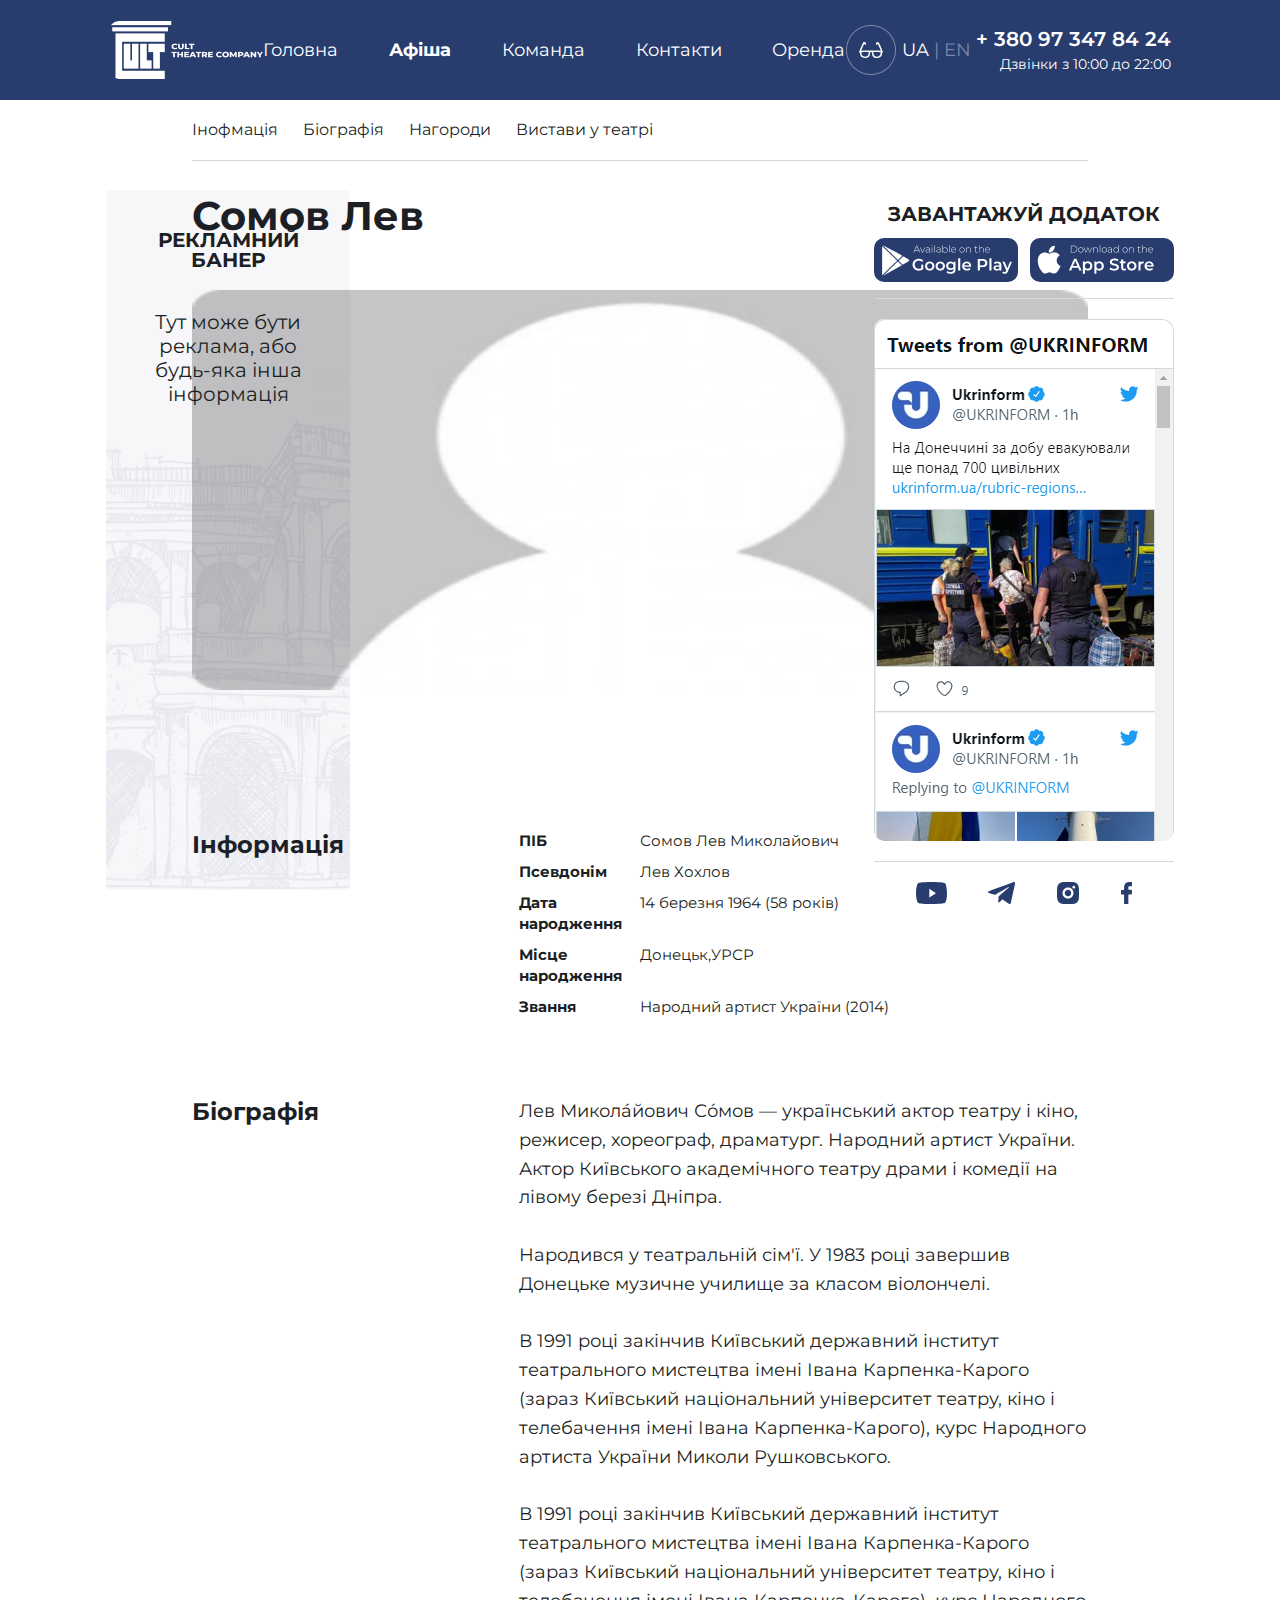
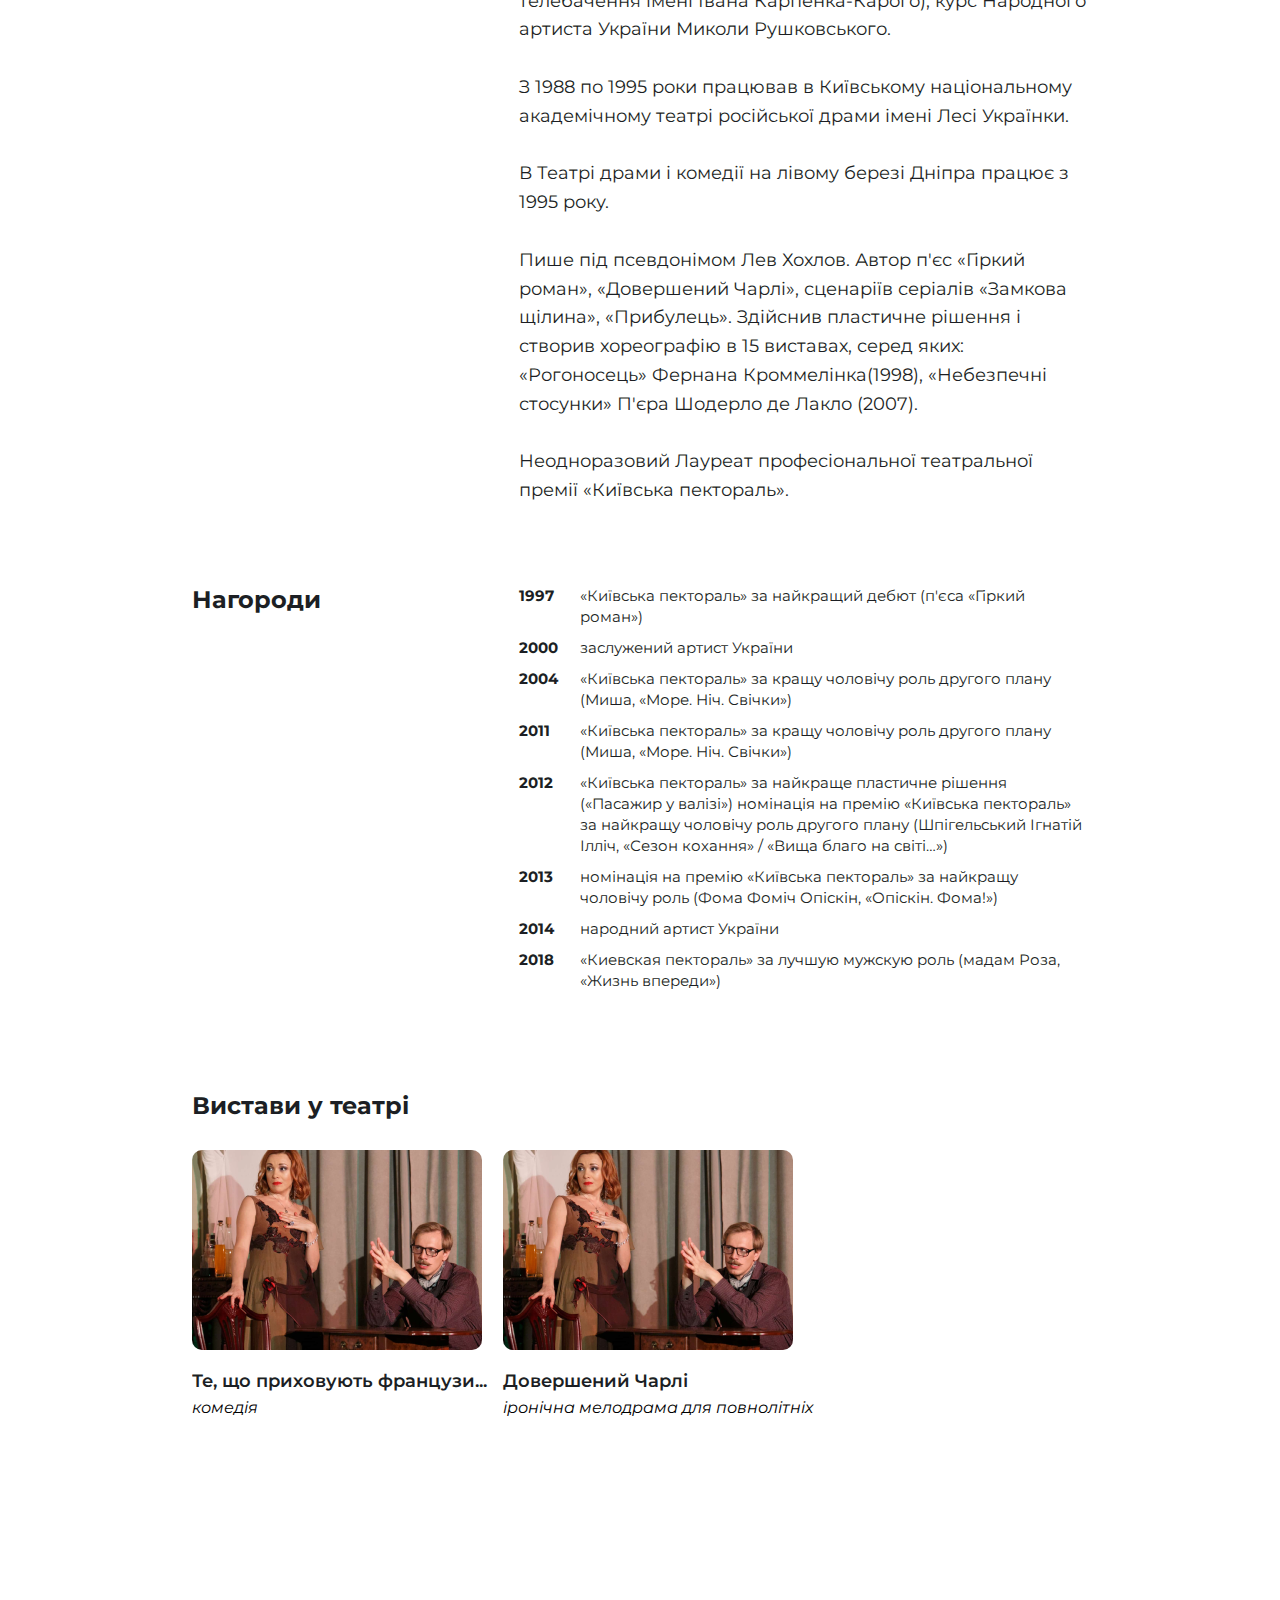
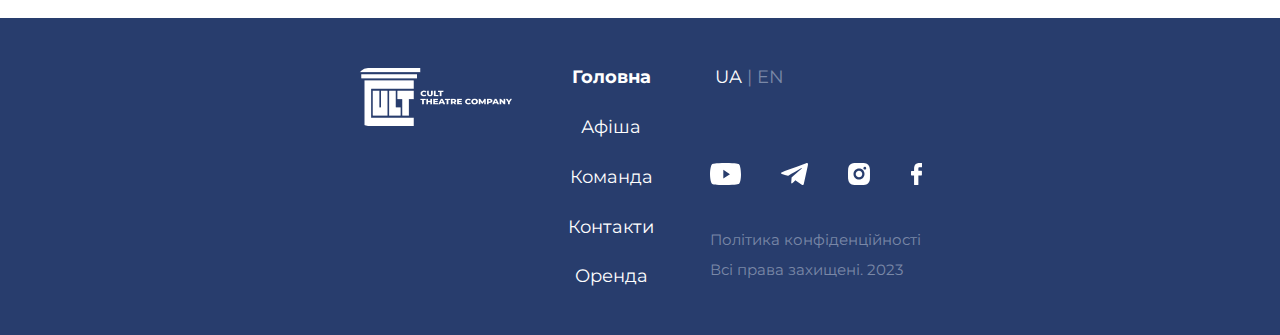
==== actor.html @ e54b1228 "Layout finished" ====
<!DOCTYPE html>
<html lang="ua">
  <head>
    <meta charset="UTF-8" />
    <meta http-equiv="X-UA-Compatible" content="IE=edge" />
    <meta name="viewport" content="width=device-width, initial-scale=1.0" />
    <link rel="preconnect" href="https://fonts.googleapis.com" />
    <link rel="preconnect" href="https://fonts.gstatic.com" crossorigin />
    <link
      href="https://fonts.googleapis.com/css2?family=Montserrat:wght@400;600;700&display=swap"
      rel="stylesheet"
    />
    <link rel="stylesheet" href="/styles/reset.css" />
    <link rel="stylesheet" href="/styles/styles.css" />
    <link rel="stylesheet" href="/styles/header.css" />
    <link rel="stylesheet" href="/styles/banners.css" />
    <link rel="stylesheet" href="/styles/footer.css" />
    <link rel="stylesheet" href="/styles/performance.css" />
    <link rel="stylesheet" href="/styles/actors.css" />
    <link rel="stylesheet" href="/styles/actor.css" />

    <title>Cult</title>
  </head>
  <body>
    <header>
      <div class="header-container">
        <div class="logo-wrapper">
          <img src="/assets/Logo.png" alt="CULT_logo" />
        </div>

        <ul class="nav">
          <li><a href="/index.html">Головна</a></li>
          <li><a href="" class="active">Афіша</a></li>
          <li><a href="">Команда</a></li>
          <li><a href="">Контакти</a></li>
          <li><a href="">Оренда</a></li>
        </ul>

        <img src="/assets/glasses.png" alt="glasses" class="glasses" />

        <div class="languages">
          <span class="chosen-language">UA</span>|<span>EN</span>
        </div>

        <div class="phone-block">
          <p class="phone">+ 380 97 347 84 24</p>
          <p class="time">Дзвінки з 10:00 до 22:00</p>
        </div>
      </div>
    </header>
    <main>
      <aside class="left banner">
        <h2 class="banner-title">Рекламний банер</h2>
        <p class="banner-text">
          Тут може бути реклама, або будь-яка інша інформація
        </p>
      </aside>
      <aside class="right banner">
        <h2 class="banner-title">Завантажуй додаток</h2>
        <div class="download-buttons">
          <img src="/assets/download/googleplay.png" />
          <img src="/assets/download/applestore.png" />
        </div>
        <div class="tweets-wrapper">
          <img src="/assets/tweets.png" />
        </div>
        <div class="social-media">
          <img src="/assets/social-media/blue/yt.svg" />
          <img src="/assets/social-media/blue/tel.svg" />
          <img src="/assets/social-media/blue/insta.svg" />
          <img src="/assets/social-media/blue/face.svg" />
        </div>
      </aside>

      <section class="page-container">
        <ul class="secondary-nav">
          <li><a href="#information">Інофмація</a></li>
          <li><a href="#biography">Біографія</a></li>
          <li><a href="#rewards">Нагороди</a></li>
          <li><a href="#performances">Вистави у театрі</a></li>
        </ul>

        <div class="performance-topic">
          <h1 class="performance-title">Сомов Лев</h1>
          <img
            src="/assets/actors/ActorPhoto.png"
            class="performance-thumbnail"
          />
        </div>

        <div class="performance-content-block">
          <ul class="more-info">
            <li class="more-info-tag">
              <h4 class="more-info-title" id="information">Інформація</h4>
              <ul class="description-tags">
                <li>
                  <span class="tag-title"><strong>ПІБ</strong></span>
                  <span class="premiere-tag-content bio"
                    >Сомов Лев Миколайович</span
                  >
                </li>
                <li>
                  <span class="tag-title"><strong>Псевдонім</strong></span>
                  <span class="premiere-tag-content bio">Лев Хохлов</span>
                </li>
                <li>
                  <span class="tag-title"
                    ><strong>Дата народження</strong></span
                  >
                  <span class="premiere-tag-content bio"
                    >14 березня 1964 (58 років)</span
                  >
                </li>
                <li>
                  <span class="tag-title"
                    ><strong>Місце народження</strong></span
                  >
                  <span class="premiere-tag-content bio">Донецьк,УРСР</span>
                </li>
                <li>
                  <span class="tag-title"><strong>Звання</strong></span>
                  <span class="premiere-tag-content bio"
                    >Народний артист України (2014)</span
                  >
                </li>
              </ul>
            </li>
            <li class="more-info-tag">
              <h4 class="more-info-title" id="biography">Біографія</h4>
              <p>
                Лев Микола́йович Со́мов — український актор театру і кіно,
                режисер, хореограф, драматург. Народний артист України. Актор
                Київського академічного театру драми і комедії на лівому березі
                Дніпра.
                <br /><br />
                Народився у театральній сім'ї. У 1983 році завершив Донецьке
                музичне училище за класом віолончелі.
                <br /><br />
                В 1991 році закінчив Київський державний інститут театрального
                мистецтва імені Івана Карпенка-Карого (зараз Київський
                національний університет театру, кіно і телебачення імені Івана
                Карпенка-Карого), курс Народного артиста України Миколи
                Рушковського.
                <br /><br />
                В 1991 році закінчив Київський державний інститут театрального
                мистецтва імені Івана Карпенка-Карого (зараз Київський
                національний університет театру, кіно і телебачення імені Івана
                Карпенка-Карого), курс Народного артиста України Миколи
                Рушковського.
                <br /><br />
                З 1988 по 1995 роки працював в Київському національному
                академічному театрі російської драми імені Лесі Українки.
                <br /><br />
                В Театрі драми і комедії на лівому березі Дніпра працює з 1995
                року.
                <br /><br />
                Пише під псевдонімом Лев Хохлов. Автор п'єс «Гіркий роман»,
                «Довершений Чарлі», сценаріїв серіалів «Замкова щілина»,
                «Прибулець». Здійснив пластичне рішення і створив хореографію в
                15 виставах, серед яких: «Рогоносець» Фернана Кроммелінка(1998),
                «Небезпечні стосунки» П'єра Шодерло де Лакло (2007).
                <br /><br />
                Неодноразовий Лауреат професіональної театральної премії
                «Київська пектораль».
              </p>
            </li>
            <li class="more-info-tag">
              <h4 class="more-info-title" id="rewards">Нагороди</h4>
              <ul class="description-tags">
                <li>
                  <span class="tag-title"><strong>1997</strong></span>
                  <span class="premiere-tag-content"
                    >«Київська пектораль» за найкращий дебют (п'єса «Гіркий
                    роман»)</span
                  >
                </li>
                <li>
                  <span class="tag-title"><strong>2000</strong></span>
                  <span class="premiere-tag-content"
                    >заслужений артист України</span
                  >
                </li>
                <li>
                  <span class="tag-title"><strong>2004</strong></span>
                  <span class="premiere-tag-content"
                    >«Київська пектораль» за кращу чоловічу роль другого плану
                    (Миша, «Море. Ніч. Свічки»)</span
                  >
                </li>
                <li>
                  <span class="tag-title"><strong>2011</strong></span>
                  <span class="premiere-tag-content"
                    >«Київська пектораль» за кращу чоловічу роль другого плану
                    (Миша, «Море. Ніч. Свічки»)</span
                  >
                </li>
                <li>
                  <span class="tag-title"><strong>2012</strong></span>
                  <span class="premiere-tag-content"
                    >«Київська пектораль» за найкраще пластичне рішення
                    («Пасажир у валізі») номінація на премію «Київська
                    пектораль» за найкращу чоловічу роль другого плану
                    (Шпігельський Ігнатій Ілліч, «Сезон кохання» / «Вища благо
                    на світі…»)</span
                  >
                </li>
                <li>
                  <span class="tag-title"><strong>2013</strong></span>
                  <span class="premiere-tag-content"
                    >номінація на премію «Київська пектораль» за найкращу
                    чоловічу роль (Фома Фоміч Опіскін, «Опіскін. Фома!»)</span
                  >
                </li>
                <li>
                  <span class="tag-title"><strong>2014</strong></span>
                  <span class="premiere-tag-content"
                    >народний артист України</span
                  >
                </li>
                <li>
                  <span class="tag-title"><strong>2018</strong></span>
                  <span class="premiere-tag-content"
                    >«Киевская пектораль» за лучшую мужскую роль (мадам Роза,
                    «Жизнь впереди»)</span
                  >
                </li>
              </ul>
            </li>
          </ul>
        </div>

        <div class="performance-content-block">
          <h4 class="more-info-title" id="performances">Вистави у театрі</h4>
          <div class="block-content">
            <div class="actor-card">
              <img src="/assets/performances/franc.png" class="actor-photo" />
              <h5 class="actor-name">Те, що приховують французи...</h5>
              <p class="actor-position">комедія</p>
            </div>
            <div class="actor-card">
              <img src="/assets/performances/franc.png" class="actor-photo" />
              <h5 class="actor-name">Довершений Чарлі</h5>
              <p class="actor-position">іронічна мелодрама для повнолітніх</p>
            </div>
          </div>
        </div>
      </section>
    </main>
    <footer>
      <div class="footer-container">
        <div class="logo-wrapper">
          <img src="/assets/Logo.png" alt="CULT_logo" />
        </div>

        <ul class="nav">
          <li><a href="" class="active">Головна</a></li>
          <li><a href="">Афіша</a></li>
          <li><a href="">Команда</a></li>
          <li><a href="">Контакти</a></li>
          <li><a href="">Оренда</a></li>
        </ul>

        <div class="other">
          <div class="languages">
            <span class="chosen-language">UA</span>|<span>EN</span>
          </div>

          <div class="social-media">
            <img src="/assets/social-media/white/yt.svg" />
            <img src="/assets/social-media/white/tel.svg" />
            <img src="/assets/social-media/white/insta.svg" />
            <img src="/assets/social-media/white/face.svg" />
          </div>

          <p class="privacy">
            Політика конфіденційності <br />
            Всі права захищені. 2023
          </p>
        </div>
      </div>
    </footer>
  </body>
</html>
---- styles/styles.css ----
body {
  font-family: "Montserrat";
  font-style: normal;
  color: #1c1f24;
}

img {
  border-radius: 10px;
}

.page-container {
  width: 896px;
  margin: 90px auto 150px auto;
}

.container-topic {
  width: 896px;
  height: 440px;
  background-image: url("/assets/background-images/coliseum.png");
  margin-bottom: 50px;
}
.container-title {
  margin-bottom: 25px;
  font-weight: 700;
  font-size: 55px;
  line-height: 67px;
  text-transform: uppercase;
}
.container-description {
  margin-bottom: 100px;
  font-weight: 400;
  font-size: 20px;
  line-height: 24px;
}
.main-button {
  width: 234px;
  height: 60px;
  border: 2px solid #283d6d;
  border-radius: 10px;
  background-color: transparent;
  color: #283d6d;
  font-weight: 600;
  font-size: 16px;
  line-height: 20px;
  text-align: center;
  text-transform: uppercase;
}
.main-button:hover {
  opacity: 0.5;
}
.container-block {
  padding-top: 100px;
}
.first {
  border-top: 1px solid rgba(212, 216, 226, 1);
}
.container-block-title {
  font-weight: 700;
  font-size: 32px;
  line-height: 39px;
}

.block-content {
  display: flex;
  justify-content: space-between;
  gap: 16px;
  padding: 30px 0 50px 0;
  overflow-x: auto;
}
.block-content::-webkit-scrollbar {
  box-sizing: content-box;
  height: 20px;
}

.block-content::-webkit-scrollbar-track {
  background: rgba(212, 216, 226, 1);
  height: 1px;
  width: 1px;
  border: 9.8px solid white;
}

.block-content::-webkit-scrollbar-thumb {
  height: 2px;
  background: rgba(122, 136, 167, 1);
  border-top: 9px solid white;
  border-bottom: 9px solid white;
}

.card {
  display: flex;
  flex-direction: column;
  gap: 30px;
}
.card img {
  border-radius: 10px;
}

.poster-info {
  width: 234px;
  display: flex;
  flex-direction: column;
  gap: 30px;
}
.poster-title {
  font-weight: 700;
  font-size: 20px;
  line-height: 130%;
}
.description-tags {
  display: flex;
  flex-direction: column;
  gap: 10px;
}
.description-tags li {
  display: flex;
  gap: 5px;
  font-weight: 400;
  font-size: 15px;
  line-height: 140%;
}

.tag-title {
  min-width: 92px;
  max-width: 92px;
}
.tag-content {
  width: 140px;
}

.date-views {
  display: flex;
  justify-content: space-between;
  font-weight: 400;
  font-size: 14px;
  line-height: 17px;
  color: #606060;
  margin-bottom: 15px;
}

.premiere {
  width: 440px;
}

.premiere-info {
  display: flex;
  flex-direction: column;
  gap: 30px;
}

.premiere-date {
  font-weight: 700;
  font-size: 14px;
  line-height: 140%;
  color: #283d6d;
  margin-right: 6px;
}
.age {
  margin-left: 6px;
}

.premiere-description {
  font-weight: 400;
  font-size: 15px;
  line-height: 140%;
}

.premiere-info .date-views {
  justify-content: left;
  gap: 21px;
}
---- styles/header.css ----
header {
  background-color: rgba(40, 61, 109, 1);
  height: 100px;
  color: rgba(255, 255, 255, 1);
}

.header-container {
  display: flex;
  justify-content: space-between;
  align-items: center;
  width: 83%;
  height: 100%;
  margin: auto;
}
.nav {
  width: 582px;
  display: flex;
  justify-content: space-between;
  align-items: center;
  gap: 25px;

  font-weight: 400;
  font-size: 18px;
  line-height: 22px;
}
.nav li a:hover:not(.active),
.glasses:hover,
.languages span:hover:not(.active) {
  cursor: pointer;
  opacity: 0.5;
}
.active {
  font-weight: 700 !important;
}
.languages {
  cursor: pointer;
  font-weight: 400;
  font-size: 18px;
  color: rgba(122, 136, 167, 1);
}
.languages span {
  margin: auto 5px;
}
.chosen-language {
  color: white !important;
}

.phone-block {
  text-align: right;
}
.phone {
  font-weight: 600;
  font-size: 20px;
}
.time {
  margin-top: 8px;
  font-weight: 400;
  font-size: 14px;
}
---- styles/banners.css ----
aside {
  position: absolute;
  height: 700px;
  width: 300px;
  top: 190px;
  text-align: center;
}

.banner {
  display: flex;
  flex-direction: column;
  align-items: center;
}
.left {
  left: 8.3%;
  width: 244px;
  background-color: rgba(40, 61, 109, 0.04);
  background-image: url("/assets/background-images/advertisementBanner.png");
}
.left .banner-title {
  margin: 40px auto;
  font-weight: 700;
  font-size: 20px;
  padding: 0 50px;
}
.banner-text {
  font-weight: 400;
  font-size: 20px;
  line-height: 24px;
  padding: 0 29px;
}

.right {
  right: 8.3%;
}
.right .banner-title {
  font-weight: 700;
  font-size: 20px;
  line-height: 100%;
  padding: 14px 0;
}

.banner-title {
  text-transform: uppercase;
}

.download-buttons {
  display: flex;
  gap: 12px;
  padding-bottom: 16px;
  margin-bottom: 20px;
  border-bottom: 1px solid rgba(212, 216, 226, 1);
}

.social-media {
  width: 100%;
  padding-top: 20px;
  margin-top: 20px;
  border-top: 1px solid rgba(212, 216, 226, 1);

  display: flex;
  justify-content: space-evenly;
}
.social-media img:hover,
.download-buttons img:hover {
  cursor: pointer;
  opacity: 0.5;
}
.social-media img {
  border-radius: 0;
}
---- styles/footer.css ----
footer {
  display: flex;
  align-items: center;
  background-color: rgba(40, 61, 109, 1);
  height: 317px;
  color: rgba(255, 255, 255, 1);
}
.footer-container {
  display: flex;
  justify-content: space-between;
  width: 44%;
  margin: auto;
}

.footer-container .nav {
  flex-direction: column;
  font-weight: 400;
  font-size: 18px;
  line-height: 100%;
}
.footer-container .social-media {
  justify-content: space-between;
  margin-top: 77px;
  padding: 0;
  border: none;
}
.privacy {
  width: 212px;
  margin-top: 40px;
  font-weight: 400;
  font-size: 15px;
  line-height: 200%;
  color: #7a88a7;
}
---- styles/performance.css ----
.page-container {
  margin-top: 22px;
}
.secondary-nav {
  display: flex;
  gap: 25px;
  font-weight: 400;
  font-size: 16px;
  line-height: 100%;
  padding-bottom: 22px;
  border-bottom: 1px solid #d4d8e2;
}

.performance-topic {
  margin: 30px 0 100px 0;
}

.performance-title {
  font-weight: 700;
  font-size: 40px;
  line-height: 49px;
  margin-bottom: 50px;
}
.performance-thumbnail {
  width: 100%;
  height: 400px;
}
.performance-content-block-title {
  font-weight: 700;
  font-size: 24px;
  line-height: 29px;
  margin-bottom: 30px;
}
.closest-dates {
  width: 100%;
  display: flex;
  flex-direction: column;
}

.close-date {
  display: flex;
  gap: 87px;
  padding: 40px 0;
  border-bottom: 1px solid #d4d8e2;
}

.date {
  position: relative;
  font-weight: 700;
  font-size: 40px;
  line-height: 49px;
  color: #1c1f24;
}
.day-of-week {
  position: absolute;
  right: 0;
  top: 0;
  font-weight: 500;
  font-size: 20px;
  line-height: 24px;
  text-align: right;
  color: #1c1f24;
}
.close-date-info {
  width: 100%;
  display: flex;
  flex-direction: column;
  align-items: flex-start;
  gap: 10px;
}
.close-date-time strong {
  font-weight: 700;
  font-size: 24px;
  line-height: 140%;
  color: #1c1f24;
}
.close-date-views {
  width: 100%;
  display: flex;
  justify-content: space-between;
}
.views {
  font-weight: 400;
  font-size: 14px;
  line-height: 17px;
  text-align: right;
  color: #606060;
}
.author-age {
  font-weight: 400;
  font-size: 16px;
  line-height: 140%;
  color: #1c1f24;
}
.available-tickets {
  padding: 10px 20px;
  gap: 20px;
  width: 350px;
  height: 42px;
  background: #d4d8e2;
  border-radius: 10px;
  font-style: normal;
  font-weight: 400;
  font-size: 16px;
  line-height: 140%;
  color: #283d6d;
  margin-bottom: 30px;
}
.available-tickets:hover {
  background-color: #283d6d;
  color: rgba(255, 255, 255, 0.533);
}
.buy-ticket {
  font-weight: 400;
  font-size: 15px;
  line-height: 140%;
  color: #606060;
}
.buy-ticket:hover {
  text-decoration: underline;
}
.more-info-tag {
  display: flex;
  gap: 87px;
  padding: 40px 0;
}
.more-info-tag p {
  font-weight: 400;
  font-size: 18px;
  line-height: 160%;
  color: #1c1f24;
}
.more-info-title {
  min-width: 240px;
  font-weight: 700;
  font-size: 24px;
  line-height: 29px;
  color: #1c1f24;
}
---- styles/actors.css ----
.actor-photo {
  margin-bottom: 20px;
}
.actor-name {
  font-weight: 600;
  font-size: 18px;
  line-height: 130%;
  color: #1c1f24;
  margin-bottom: 5px;
}
.actor-position {
  font-style: italic;
  font-weight: 400;
  font-size: 16px;
  line-height: 20px;
  color: #000000;
}
.block-content {
  overflow-x: scroll;
}
---- styles/actor.css ----
.description-tags li {
  gap: 10px;
}
.tag-title {
  min-width: 51px;
  max-width: 51px;
}
.bio {
  margin-left: 60px;
}
.performance-content-block {
  margin-top: 60px;
}
.block-content {
  justify-content: left;
}
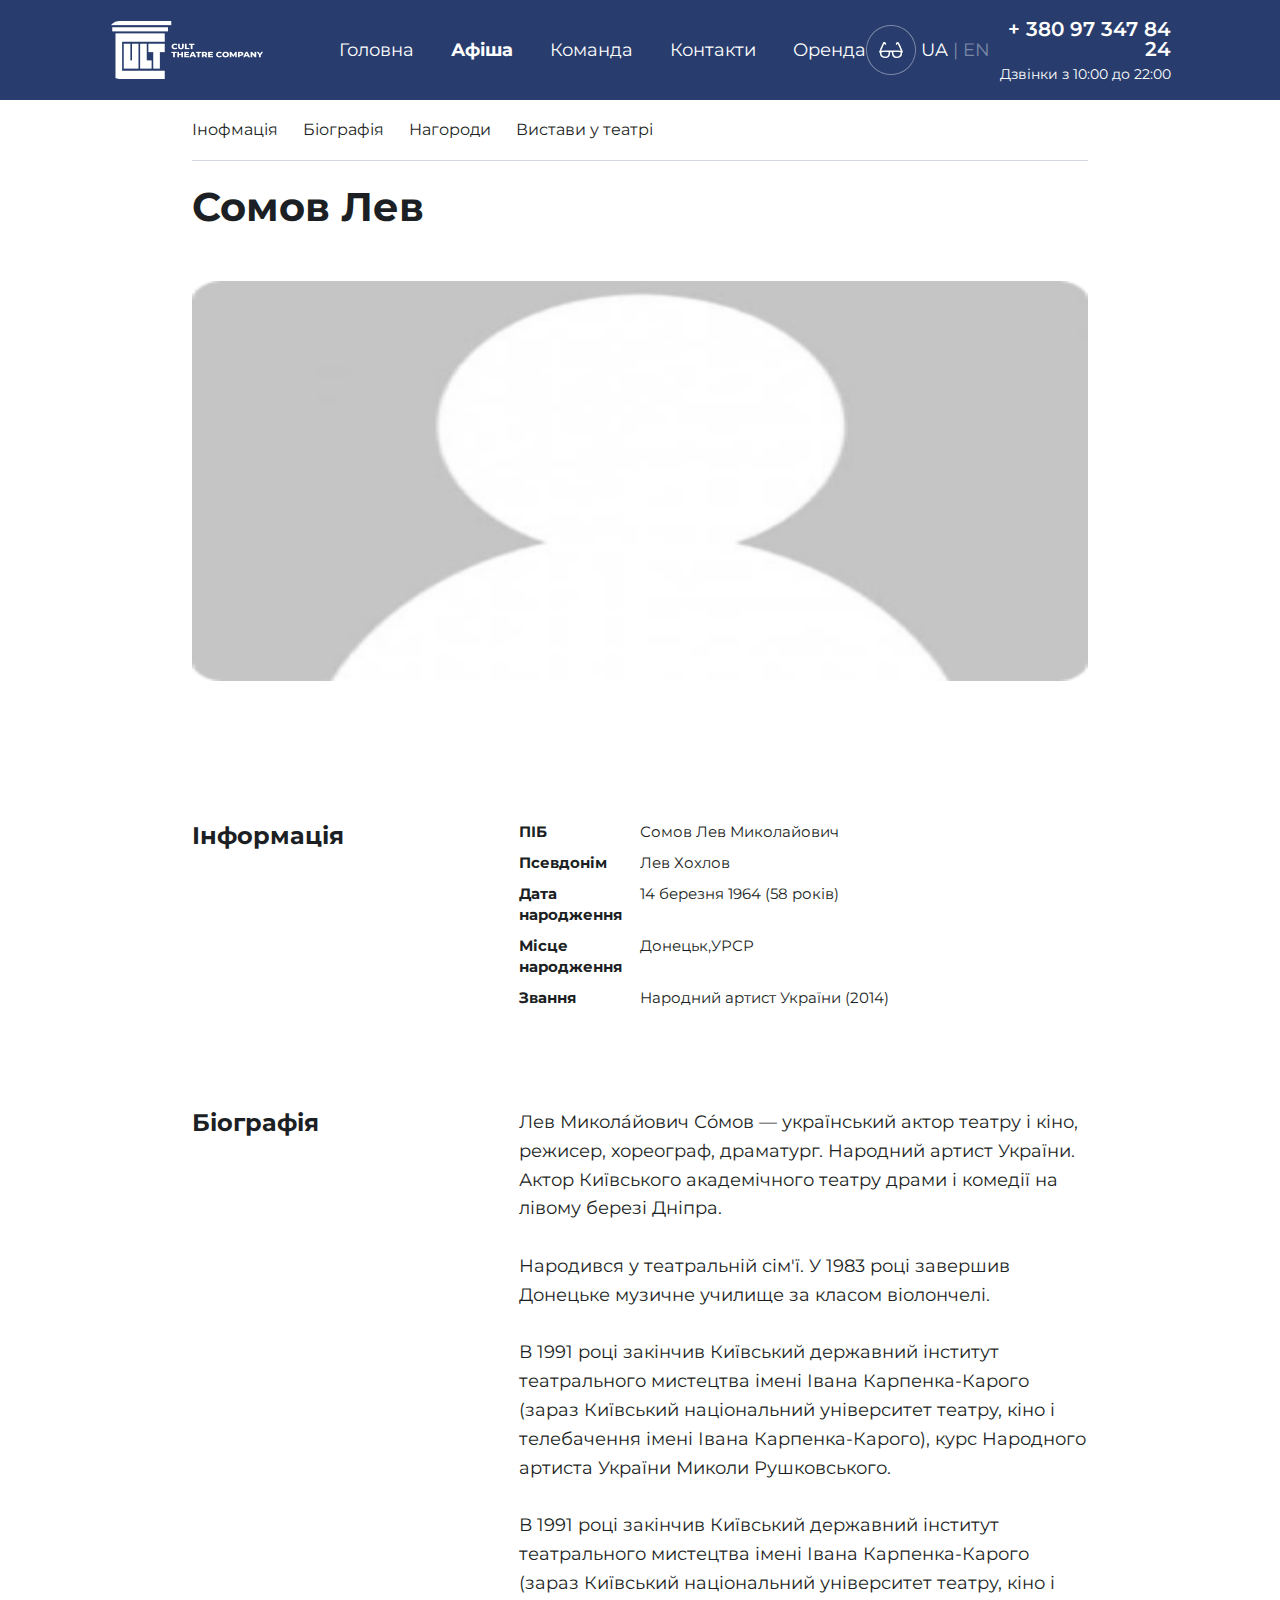
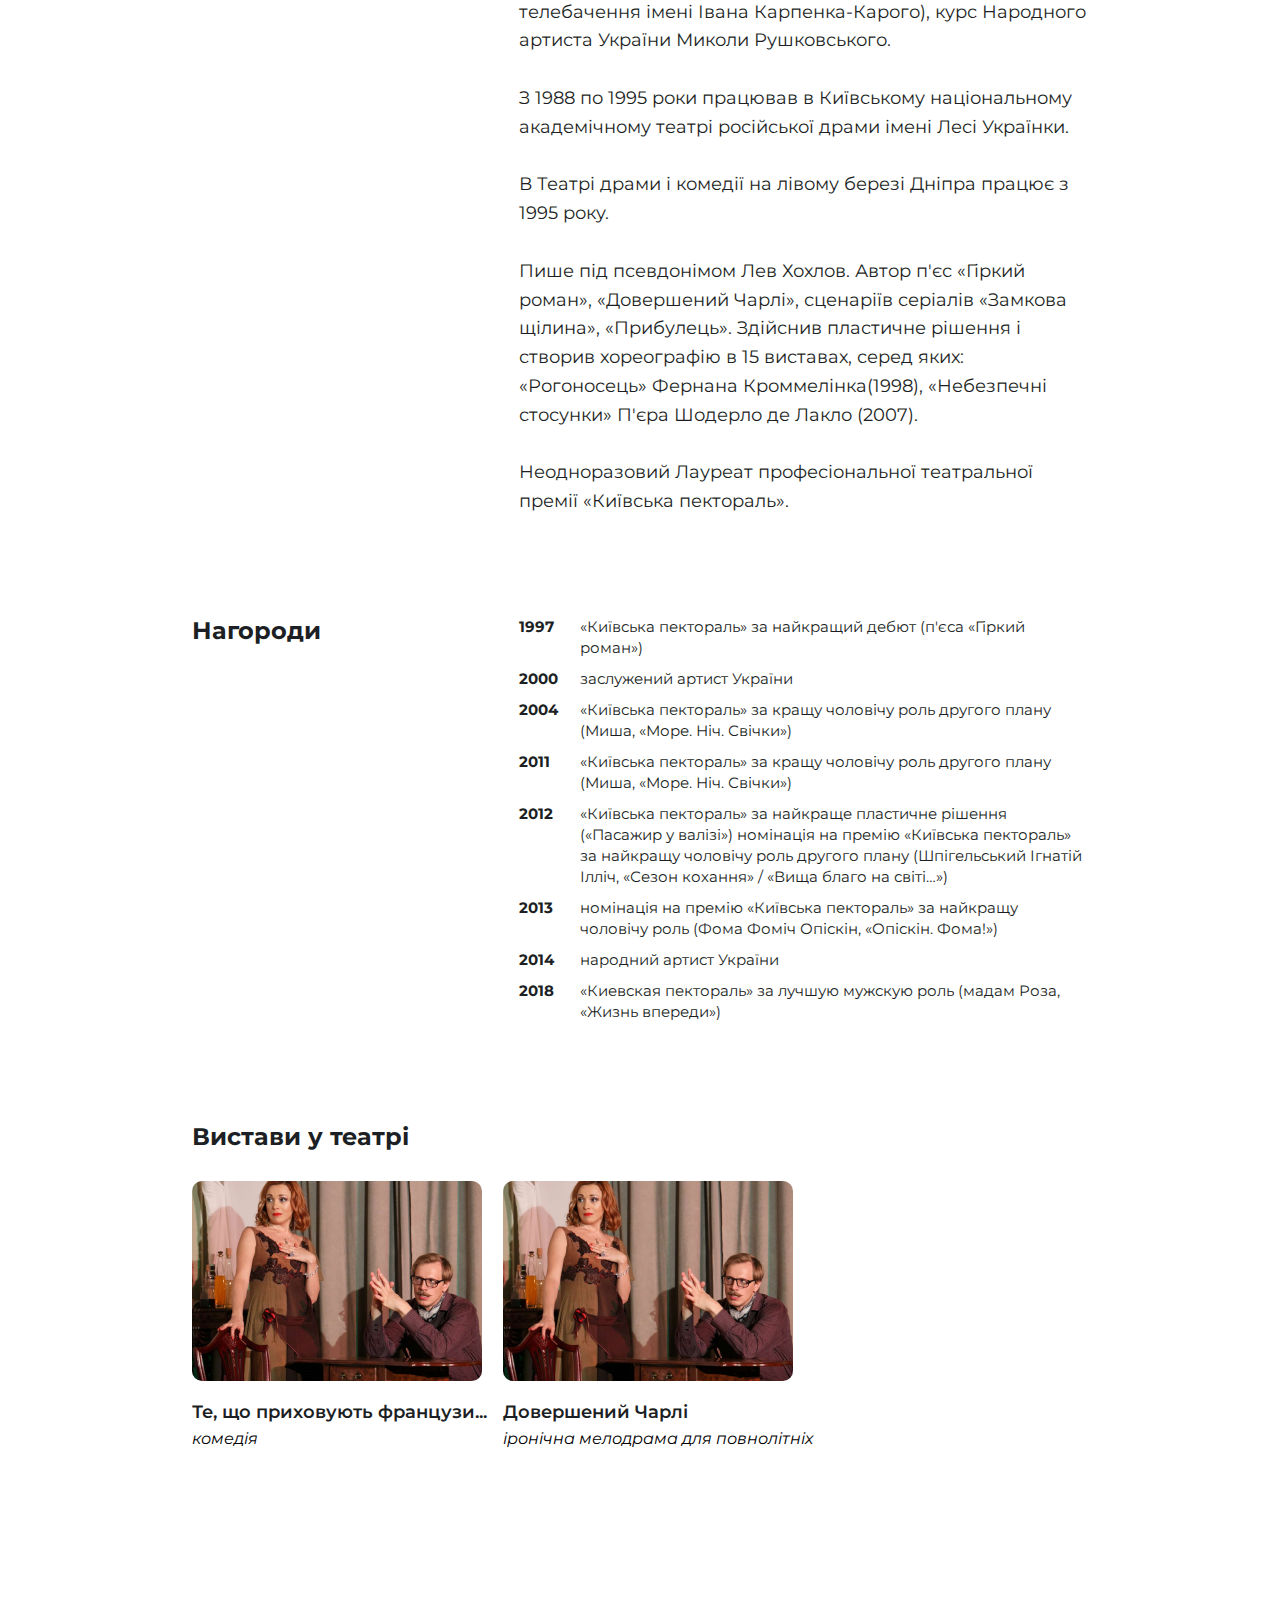
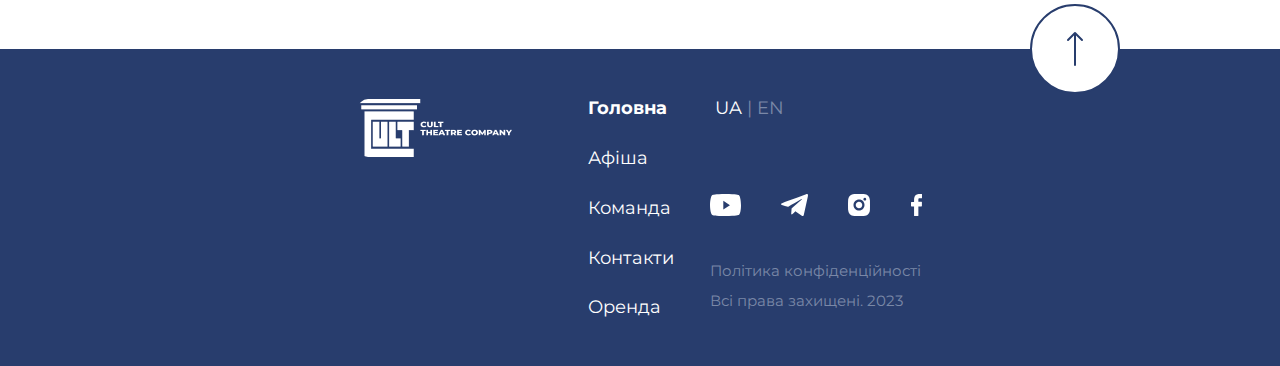
==== commit aa3bd2cf: "download buttons deleted & adaptive started" ====
--- a/actor.html
+++ b/actor.html
@@ -56,11 +56,6 @@
         </p>
       </aside>
       <aside class="right banner">
-        <h2 class="banner-title">Завантажуй додаток</h2>
-        <div class="download-buttons">
-          <img src="/assets/download/googleplay.png" />
-          <img src="/assets/download/applestore.png" />
-        </div>
         <div class="tweets-wrapper">
           <img src="/assets/tweets.png" />
         </div>
@@ -247,6 +242,7 @@
       </section>
     </main>
     <footer>
+      <img src="/assets/scroll.svg" class="scroll-button" />
       <div class="footer-container">
         <div class="logo-wrapper">
           <img src="/assets/Logo.png" alt="CULT_logo" />
--- a/styles/styles.css
+++ b/styles/styles.css
@@ -1,7 +1,9 @@
 body {
+  position: relative;
   font-family: "Montserrat";
   font-style: normal;
   color: #1c1f24;
+  z-index: 1;
 }
 
 img {
@@ -9,8 +11,8 @@
 }
 
 .page-container {
-  width: 896px;
-  margin: 90px auto 150px auto;
+  max-width: 896px;
+  margin: 190px auto 150px auto;
 }
 
 .container-topic {
@@ -66,6 +68,9 @@
   gap: 16px;
   padding: 30px 0 50px 0;
   overflow-x: auto;
+}
+.block-content:last-child {
+  padding-bottom: 0;
 }
 .block-content::-webkit-scrollbar {
   box-sizing: content-box;
--- a/styles/header.css
+++ b/styles/header.css
@@ -1,7 +1,12 @@
 header {
+  position: fixed;
+  top: 0;
+  left: 0;
+  right: 0;
   background-color: rgba(40, 61, 109, 1);
   height: 100px;
   color: rgba(255, 255, 255, 1);
+  z-index: 3;
 }
 
 .header-container {
@@ -18,7 +23,7 @@
   justify-content: space-between;
   align-items: center;
   gap: 25px;
-
+  margin-left: 76px;
   font-weight: 400;
   font-size: 18px;
   line-height: 22px;
@@ -57,3 +62,72 @@
   font-weight: 400;
   font-size: 14px;
 }
+.burger-button {
+  display: none;
+  border-radius: 0;
+  cursor: pointer;
+}
+.burger-button:hover {
+  opacity: 0.5;
+}
+@media (max-width: 1010px) {
+  .header-container {
+    width: 96%;
+    margin: 0 30px;
+  }
+  .phone-block {
+    display: none;
+  }
+  .nav {
+    width: 482px;
+    margin-left: 0;
+    justify-content: start;
+    gap: 25px;
+  }
+  .languages {
+    margin-right: 30px;
+  }
+}
+@media (max-width: 770px) {
+  .header-container {
+    justify-content: space-between;
+    margin: 0;
+  }
+  .logo-wrapper {
+    margin-left: 30px;
+  }
+  .nav {
+    display: none;
+  }
+  .glasses {
+    margin: 0;
+  }
+  .languages {
+    margin: 0;
+  }
+  .phone-block {
+    display: block;
+  }
+  .burger-button {
+    display: block;
+  }
+}
+@media (max-width: 490px) {
+  .phone-block {
+    display: none;
+  }
+}
+@media (max-width: 390px) {
+  .header-container {
+    width: 100%;
+  }
+  .logo-wrapper {
+    margin-left: 10px;
+  }
+  .languages {
+    display: none;
+  }
+  .burger-button {
+    margin-right: 10px;
+  }
+}
--- a/styles/banners.css
+++ b/styles/banners.css
@@ -2,8 +2,9 @@
   position: absolute;
   height: 700px;
   width: 300px;
-  top: 190px;
+  top: 0;
   text-align: center;
+  z-index: 2;
 }
 
 .banner {
@@ -69,3 +70,9 @@
 .social-media img {
   border-radius: 0;
 }
+
+@media (max-width: 1700px) {
+  .banner {
+    display: none;
+  }
+}
--- a/styles/footer.css
+++ b/styles/footer.css
@@ -1,4 +1,6 @@
 footer {
+  margin-top: 150px;
+  position: relative;
   display: flex;
   align-items: center;
   background-color: rgba(40, 61, 109, 1);
@@ -13,7 +15,9 @@
 }
 
 .footer-container .nav {
+  width: 186px;
   flex-direction: column;
+  align-items: start;
   font-weight: 400;
   font-size: 18px;
   line-height: 100%;
@@ -32,3 +36,13 @@
   line-height: 200%;
   color: #7a88a7;
 }
+
+.scroll-button {
+  position: absolute;
+  top: -45px;
+  right: 160px;
+}
+.scroll-button:hover {
+  cursor: pointer;
+  opacity: 0.5;
+}
--- a/styles/performance.css
+++ b/styles/performance.css
@@ -1,14 +1,24 @@
+aside {
+  top: 0;
+}
+
 .page-container {
-  margin-top: 22px;
+  margin-top: 182px;
 }
 .secondary-nav {
+  top: 100px;
+  width: 896px;
+  position: fixed;
   display: flex;
   gap: 25px;
   font-weight: 400;
   font-size: 16px;
   line-height: 100%;
+  padding-top: 22px;
   padding-bottom: 22px;
   border-bottom: 1px solid #d4d8e2;
+  background-color: white;
+  z-index: 3;
 }
 
 .performance-topic {
@@ -31,6 +41,9 @@
   line-height: 29px;
   margin-bottom: 30px;
 }
+#closest-dates {
+  margin-bottom: -10px;
+}
 .closest-dates {
   width: 100%;
   display: flex;
@@ -45,6 +58,7 @@
 }
 
 .date {
+  min-width: 244px;
   position: relative;
   font-weight: 700;
   font-size: 40px;
@@ -119,10 +133,13 @@
 .buy-ticket:hover {
   text-decoration: underline;
 }
+.more-info {
+  margin-top: 60px;
+}
 .more-info-tag {
   display: flex;
   gap: 87px;
-  padding: 40px 0;
+  padding-top: 40px;
 }
 .more-info-tag p {
   font-weight: 400;
@@ -137,3 +154,12 @@
   line-height: 29px;
   color: #1c1f24;
 }
+
+#production-team.more-info-title,
+#actors.more-info-title {
+  margin-top: 100px;
+}
+.more-info-tag:not(:first-child) {
+  margin-top: 100px;
+  padding-top: 0;
+}
--- a/styles/actor.css
+++ b/styles/actor.css
@@ -14,3 +14,15 @@
 .block-content {
   justify-content: left;
 }
+
+.more-info-tag:not(:first-child) {
+  margin-top: 100px;
+  padding-top: 0;
+}
+
+#performances.more-info-title {
+  margin-top: 100px;
+}
+.actor-card {
+  margin-bottom: 50px;
+}
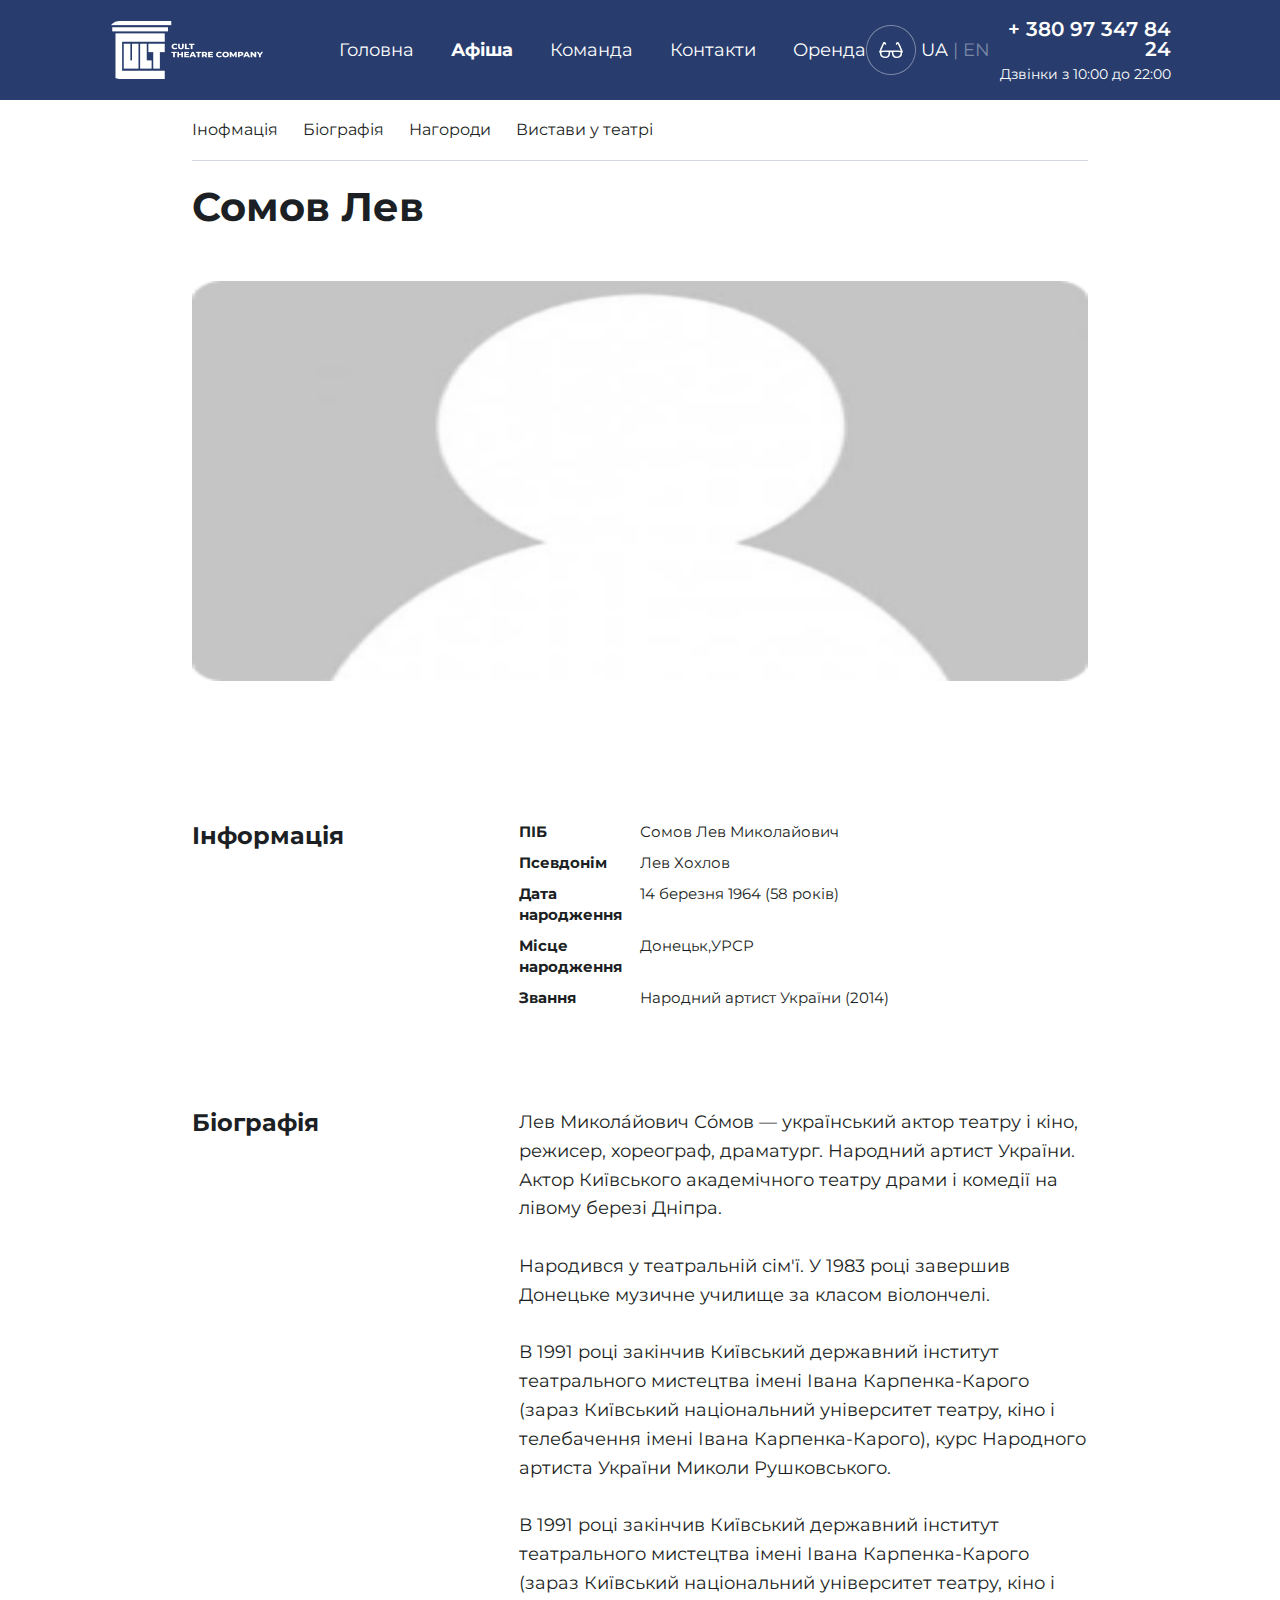
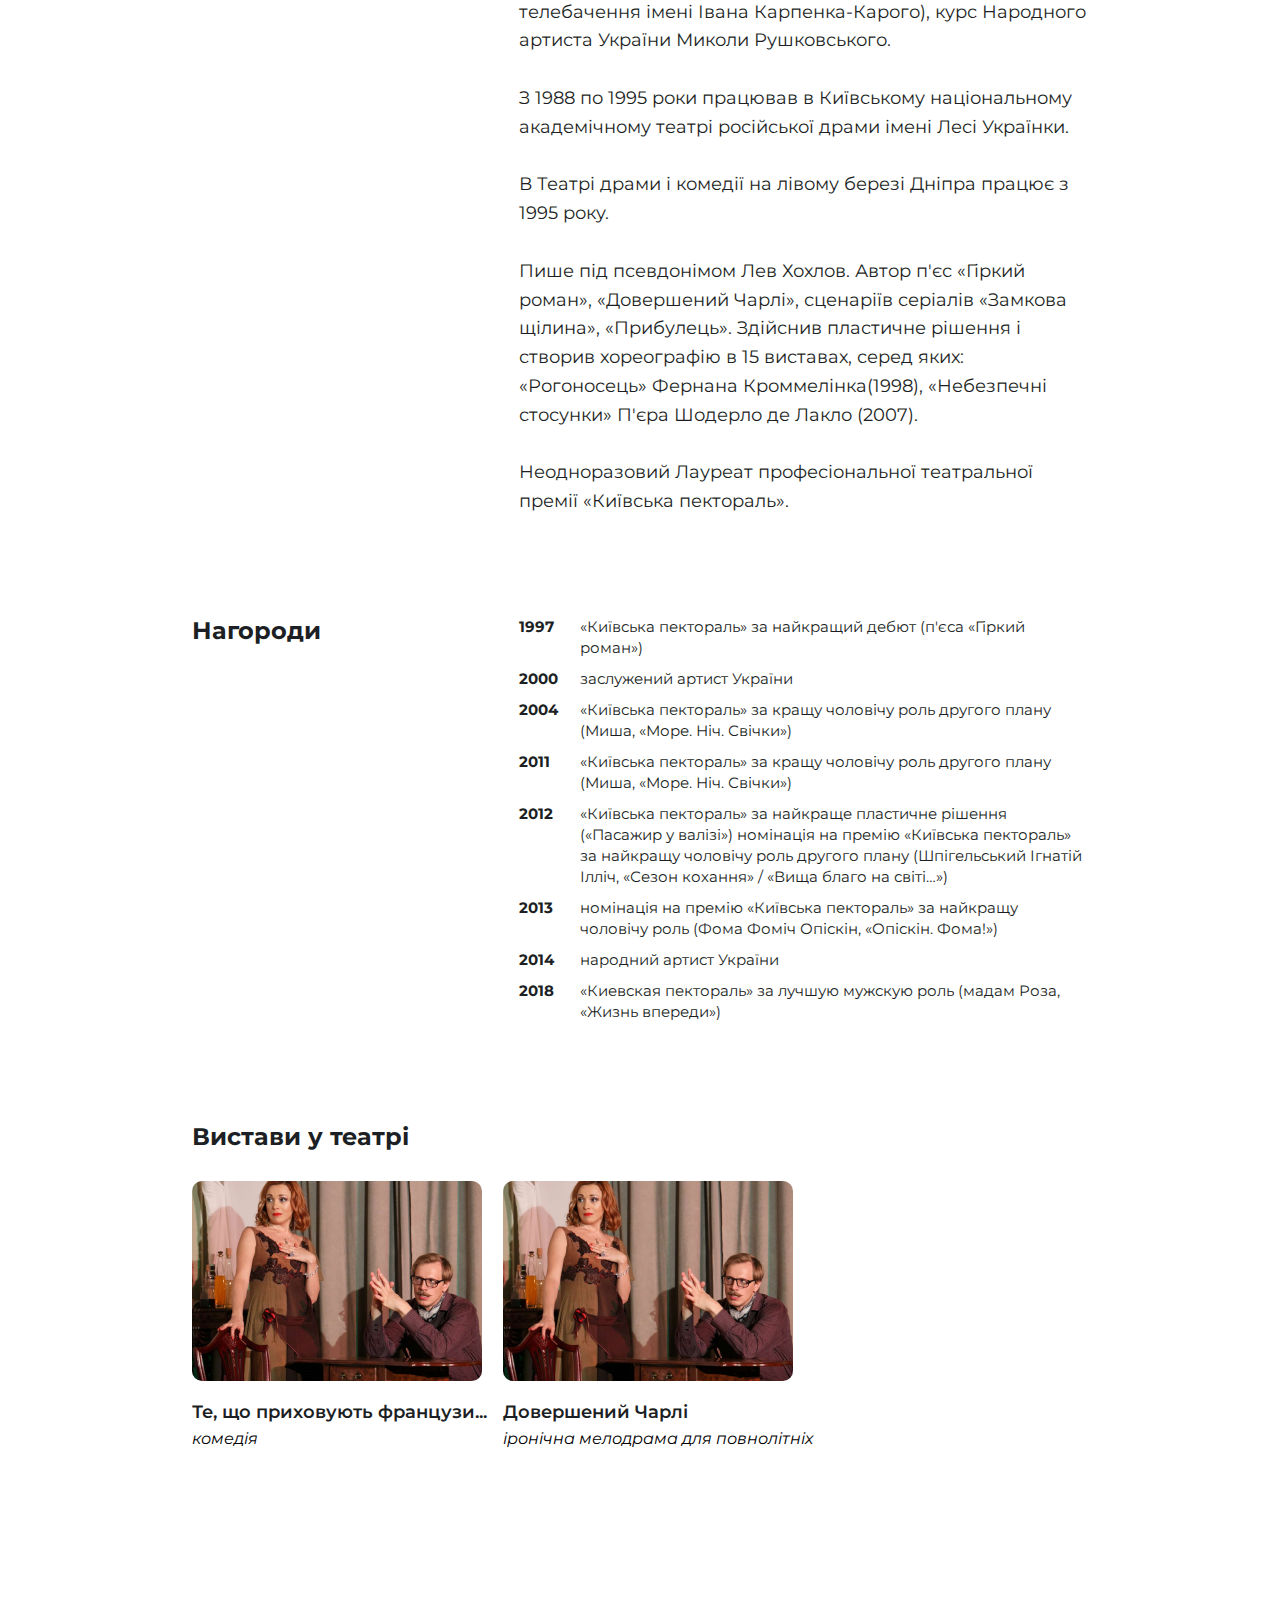
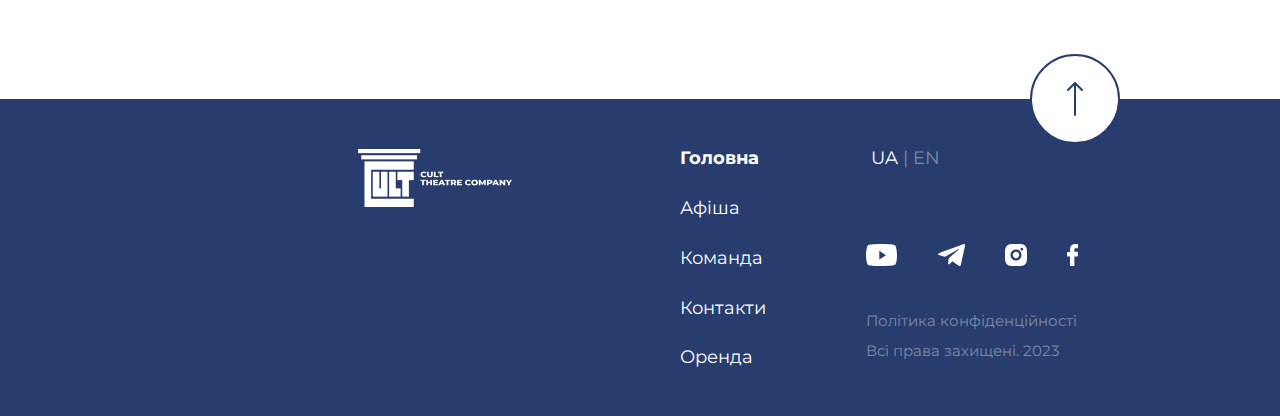
==== commit f4de74bb: "+poster page adaptive done" ====
--- a/actor.html
+++ b/actor.html
@@ -244,19 +244,25 @@
     <footer>
       <img src="/assets/scroll.svg" class="scroll-button" />
       <div class="footer-container">
-        <div class="logo-wrapper">
-          <img src="/assets/Logo.png" alt="CULT_logo" />
-        </div>
-
-        <ul class="nav">
-          <li><a href="" class="active">Головна</a></li>
-          <li><a href="">Афіша</a></li>
-          <li><a href="">Команда</a></li>
-          <li><a href="">Контакти</a></li>
-          <li><a href="">Оренда</a></li>
-        </ul>
-
+        <div class="first-adaptive-column">
+          <div class="logo-wrapper">
+            <img src="/assets/Logo.png" alt="CULT_logo" />
+          </div>
+
+          <ul class="nav">
+            <li><a href="" class="active">Головна</a></li>
+            <li><a href="">Афіша</a></li>
+            <li><a href="">Команда</a></li>
+            <li><a href="">Контакти</a></li>
+            <li><a href="">Оренда</a></li>
+          </ul>
+        </div>
         <div class="other">
+          <div class="phone-block">
+            <p class="phone">+ 380 97 347 84 24</p>
+            <p class="time">Дзвінки з 10:00 до 22:00</p>
+          </div>
+
           <div class="languages">
             <span class="chosen-language">UA</span>|<span>EN</span>
           </div>
--- a/styles/styles.css
+++ b/styles/styles.css
@@ -18,7 +18,7 @@
 .container-topic {
   width: 896px;
   height: 440px;
-  background-image: url("/assets/background-images/coliseum.png");
+  background-image: url("/assets/background-images/coliseum/big.png");
   margin-bottom: 50px;
 }
 .container-title {
@@ -66,7 +66,7 @@
   display: flex;
   justify-content: space-between;
   gap: 16px;
-  padding: 30px 0 50px 0;
+  padding: 30px 0 50px 0 !important;
   overflow-x: auto;
 }
 .block-content:last-child {
@@ -136,12 +136,15 @@
   display: flex;
   justify-content: space-between;
   font-weight: 400;
-  font-size: 14px;
+  font-size: 13px;
   line-height: 17px;
   color: #606060;
   margin-bottom: 15px;
-}
-
+  gap: 10px;
+}
+.date img {
+  width: 14px;
+}
 .premiere {
   width: 440px;
 }
@@ -173,3 +176,50 @@
   justify-content: left;
   gap: 21px;
 }
+
+@media (max-width: 770px) {
+  .page-container {
+    max-width: 708px;
+    margin-left: 10px;
+    margin-right: 10px;
+  }
+  .container-topic {
+    width: 100%;
+    background-image: url("/assets/background-images/coliseum/medium.png");
+  }
+}
+@media (max-width: 490px) {
+  .container-topic {
+    background-image: url("/assets/background-images/coliseum/small.png");
+  }
+  .container-description {
+    margin-bottom: 65px;
+  }
+  .container-topic .main-button {
+    margin-bottom: 41px;
+  }
+  .container-block:not(.first) {
+    padding-top: 0;
+  }
+  .block-content {
+    flex-direction: column;
+    gap: 30px;
+  }
+  .block-content .main-button {
+    width: 420px;
+  }
+
+  .card {
+    max-width: 100%;
+    padding-bottom: 30px;
+    border-bottom: 1px solid #d4d8e2;
+  }
+}
+@media (max-width: 390px) {
+  .container-topic {
+    background-image: url("/assets/background-images/coliseum/xsmall.png");
+  }
+  .block-content .main-button {
+    max-width: 320px !important;
+  }
+}
--- a/styles/footer.css
+++ b/styles/footer.css
@@ -7,13 +7,20 @@
   height: 317px;
   color: rgba(255, 255, 255, 1);
 }
+footer img {
+  border-radius: 0;
+}
 .footer-container {
   display: flex;
   justify-content: space-between;
   width: 44%;
   margin: auto;
 }
-
+.first-adaptive-column {
+  display: flex;
+  justify-content: space-between;
+  gap: 168px;
+}
 .footer-container .nav {
   width: 186px;
   flex-direction: column;
@@ -21,6 +28,10 @@
   font-weight: 400;
   font-size: 18px;
   line-height: 100%;
+  margin: 0;
+}
+.other .phone-block {
+  display: none;
 }
 .footer-container .social-media {
   justify-content: space-between;
@@ -46,3 +57,116 @@
   cursor: pointer;
   opacity: 0.5;
 }
+
+@media (max-width: 1010px) {
+  .footer-container {
+    width: 96%;
+    margin: 0 30px;
+  }
+  .first-adaptive-column {
+    gap: 186px;
+  }
+  .scroll-button {
+    right: 30px;
+  }
+}
+@media (max-width: 770px) {
+  .footer-container {
+    margin: 0;
+  }
+  .logo-wrapper {
+    margin: 0;
+  }
+  .footer-container .nav {
+    display: flex;
+  }
+  .first-adaptive-column {
+    gap: 146px;
+  }
+}
+@media (max-width: 490px) {
+  footer {
+    height: 458px;
+  }
+  .footer-container {
+    height: 100%;
+  }
+  footer .logo-wrapper {
+    margin-top: 60px;
+  }
+  .first-adaptive-column {
+    margin-left: 30px;
+    flex-direction: column;
+    gap: 125px;
+  }
+  .footer-container .nav {
+    height: 150px;
+    gap: 10px;
+    line-height: 22px;
+    margin-bottom: 65px;
+  }
+  .other .phone-block {
+    margin-top: 60px;
+    display: block;
+    text-align: left;
+  }
+  .other .languages {
+    margin-top: 92px;
+  }
+  .scroll-button {
+    top: -27.5px;
+    width: 55px;
+  }
+}
+@media (max-width: 390px) {
+  footer {
+    width: 100%;
+  }
+  .footer-container {
+    gap: 16px;
+    width: 100%;
+    margin: auto 10px;
+  }
+  .other {
+    padding-right: 13px;
+    max-width: 100%;
+  }
+  .footer-container .nav {
+    justify-content: space-between;
+    width: 100%;
+    font-weight: 400;
+    font-size: 14px;
+    line-height: 17px;
+  }
+  .first-adaptive-column {
+    width: 100%;
+  }
+  .other .phone-block {
+    width: 100%;
+  }
+  .phone {
+    font-size: 15px;
+  }
+  .time {
+    font-weight: 400;
+    font-size: 12px;
+    width: 147px;
+  }
+  .other .languages {
+    width: 100%;
+    display: flex;
+  }
+  .other .social-media {
+    width: 100%;
+  }
+  .privacy {
+    width: 100%;
+    font-weight: 400;
+    font-size: 12px;
+    line-height: 140%;
+  }
+  .first-adaptive-column,
+  .other {
+    margin: 0;
+  }
+}
